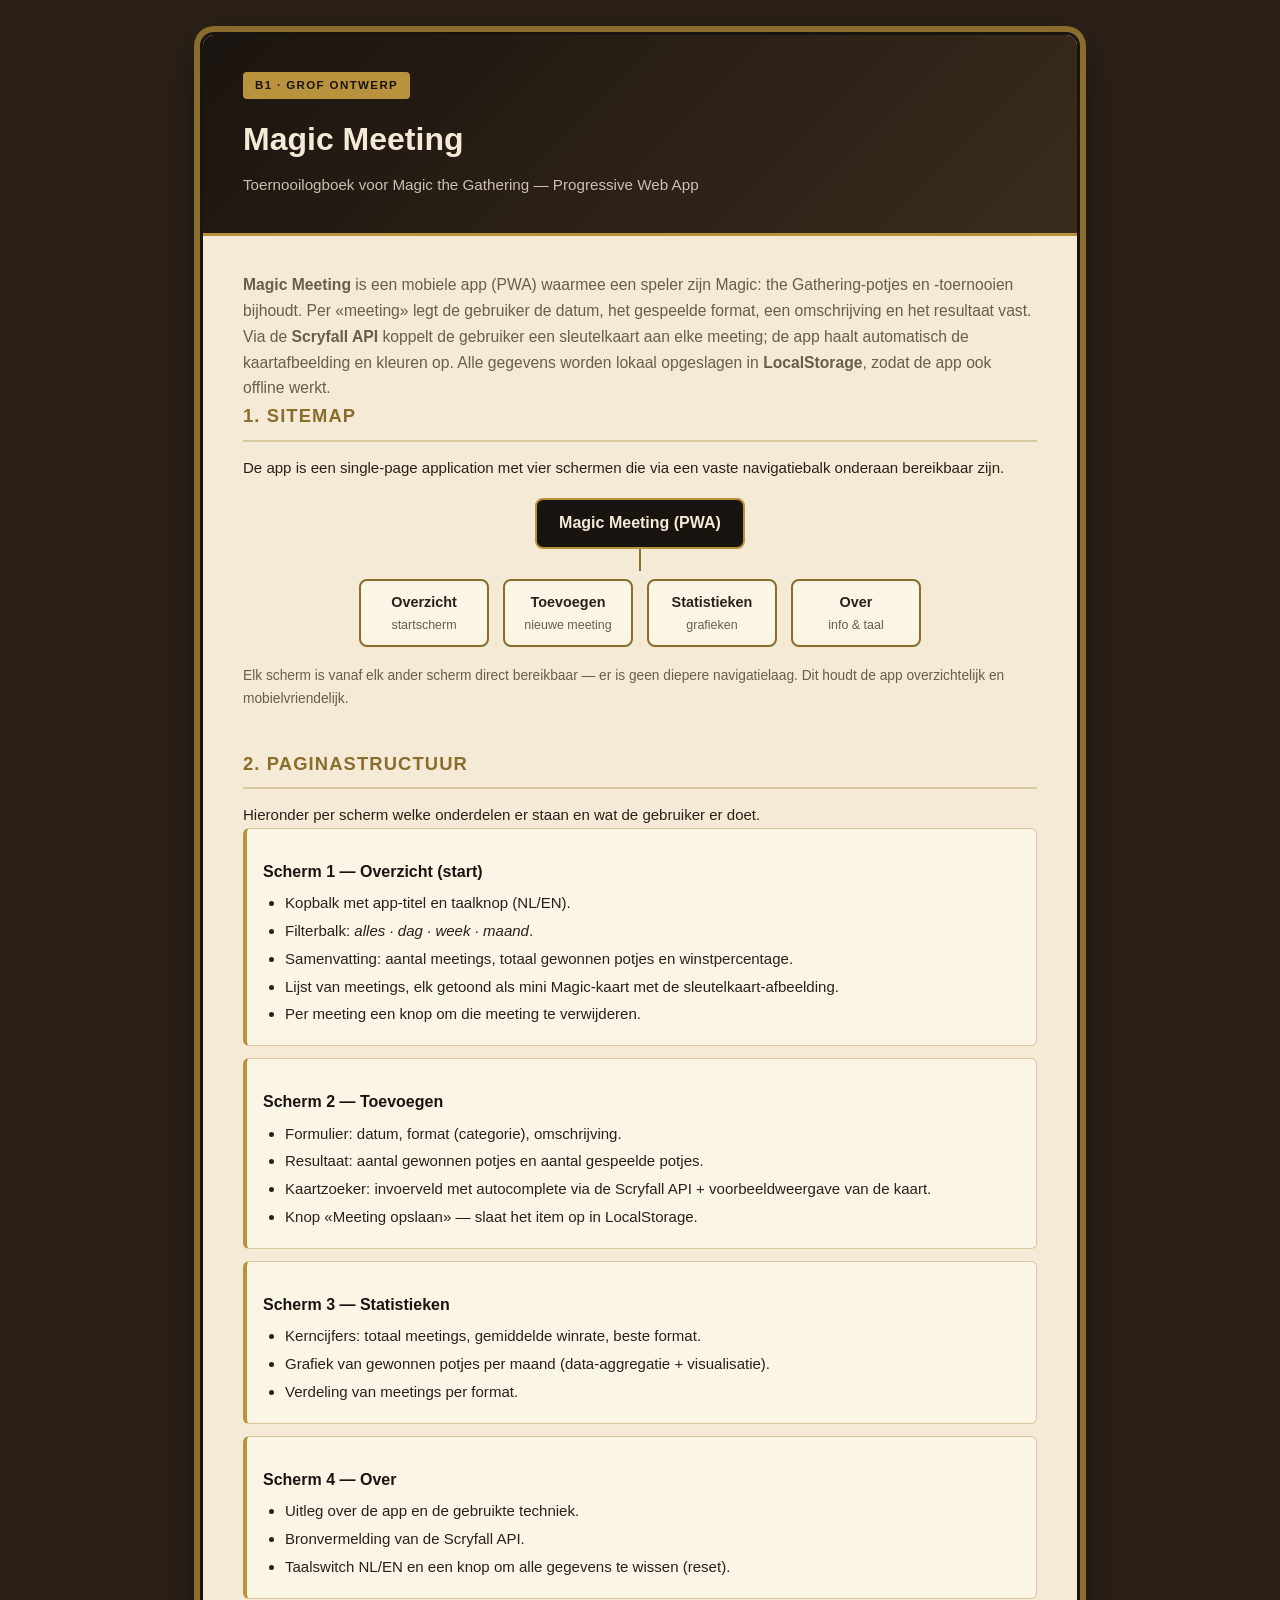
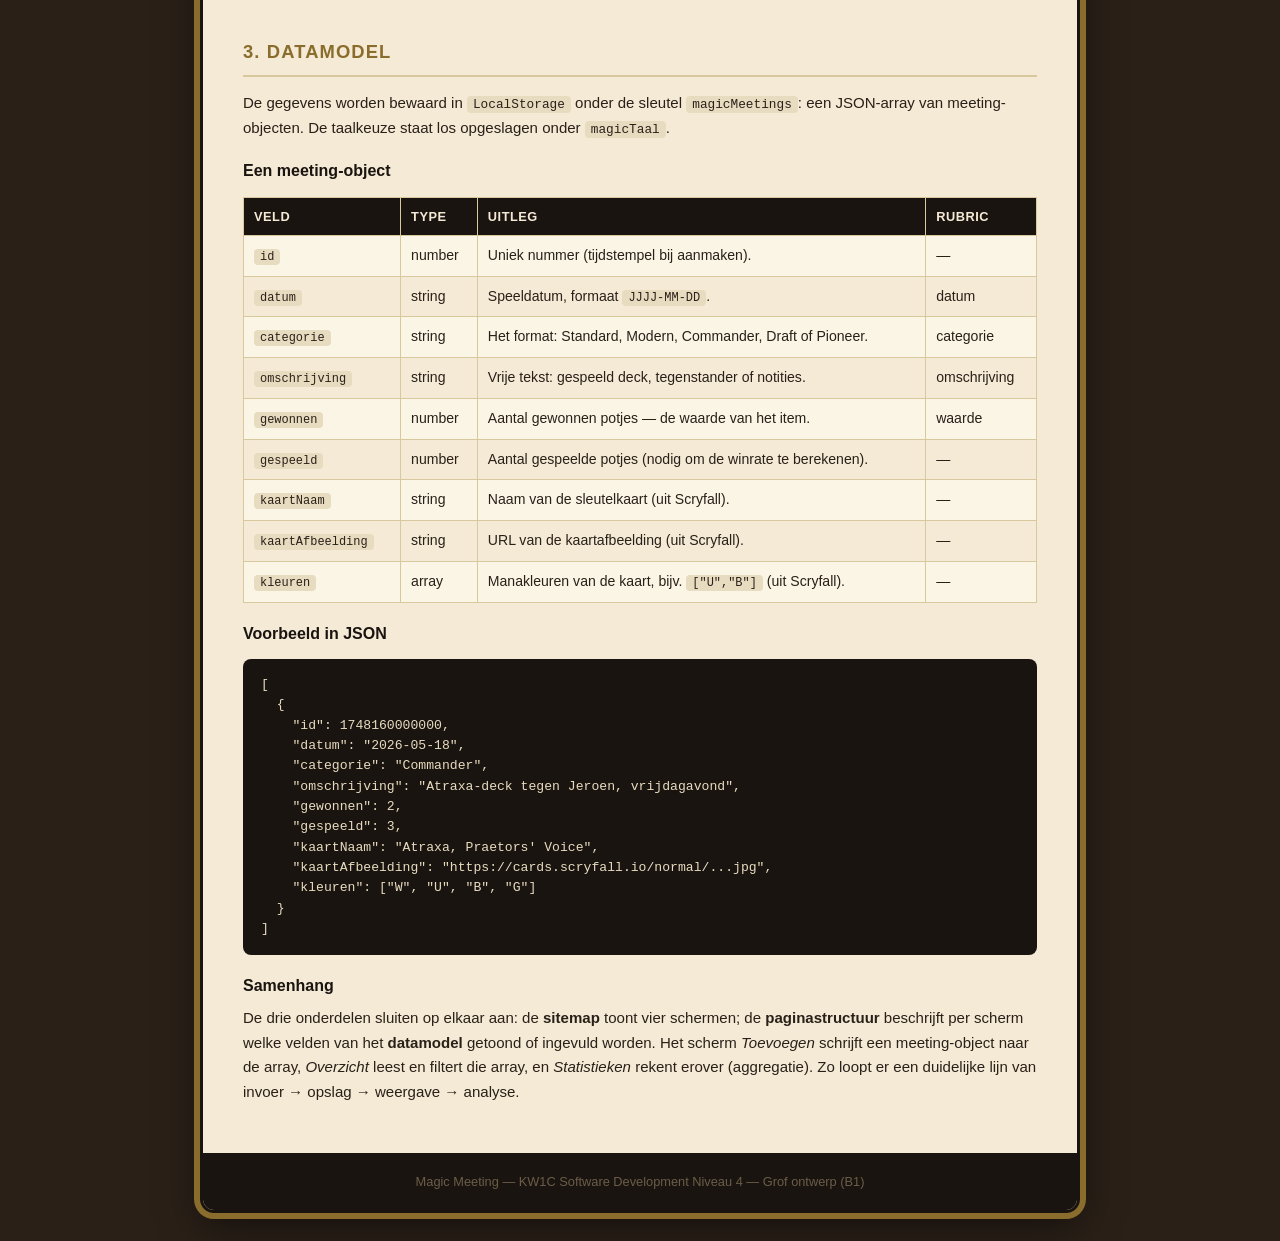
==== ontwerp/grof-ontwerp.html @ bc94d099 "hallo" ====
<!DOCTYPE html>
<html lang="nl">
<head>
<meta charset="UTF-8">
<meta name="viewport" content="width=device-width, initial-scale=1.0">
<title>Grof ontwerp – Magic Meeting</title>
<style>
  :root {
    --inkt:      #1a1410;
    --perkament: #f4ead6;
    --perkament-licht: #fbf5e6;
    --goud:      #b8923d;
    --goud-donker: #8a6d2c;
    --rand:      #d8c89e;
    --tekst:     #2a2018;
    --tekst-zacht: #6b5d48;
  }
  * { box-sizing: border-box; margin: 0; padding: 0; }
  body {
    font-family: 'Segoe UI', Roboto, sans-serif;
    background: #2a2018;
    color: var(--tekst);
    line-height: 1.65;
    padding: 32px 16px;
  }
  .blad {
    max-width: 880px;
    margin: 0 auto;
    background: var(--perkament);
    border: 3px solid var(--inkt);
    border-radius: 14px;
    box-shadow: 0 0 0 6px var(--goud-donker), 0 14px 40px rgba(0,0,0,.5);
    overflow: hidden;
  }
  header {
    background: linear-gradient(135deg, #1a1410 0%, #3a2c1c 100%);
    color: var(--perkament);
    padding: 36px 40px;
    border-bottom: 3px solid var(--goud);
  }
  header .label {
    display: inline-block;
    background: var(--goud);
    color: var(--inkt);
    font-size: .72rem;
    font-weight: 800;
    letter-spacing: .12em;
    text-transform: uppercase;
    padding: 4px 12px;
    border-radius: 4px;
    margin-bottom: 14px;
  }
  header h1 { font-size: 2rem; font-weight: 800; }
  header p { opacity: .8; margin-top: 6px; font-size: .95rem; }
  .inhoud { padding: 36px 40px 48px; }
  h2 {
    font-size: 1.15rem;
    color: var(--goud-donker);
    text-transform: uppercase;
    letter-spacing: .06em;
    margin: 38px 0 14px;
    padding-bottom: 8px;
    border-bottom: 2px solid var(--rand);
  }
  h2:first-of-type { margin-top: 0; }
  h3 { font-size: 1rem; color: var(--inkt); margin: 18px 0 6px; }
  p, li { font-size: .94rem; }
  ul { margin: 6px 0 6px 22px; }
  li { margin-bottom: 3px; }
  .intro { font-size: .98rem; color: var(--tekst-zacht); }

  /* Sitemap */
  .sitemap { margin: 18px 0; text-align: center; }
  .knoop {
    display: inline-block;
    background: var(--inkt);
    color: var(--perkament);
    font-weight: 700;
    padding: 10px 22px;
    border-radius: 8px;
    border: 2px solid var(--goud);
  }
  .tak { display: flex; justify-content: center; gap: 14px; flex-wrap: wrap; margin-top: 8px; }
  .verbinding { width: 2px; height: 22px; background: var(--goud-donker); margin: 0 auto; }
  .scherm {
    background: var(--perkament-licht);
    border: 2px solid var(--goud-donker);
    border-radius: 8px;
    padding: 10px 16px;
    font-weight: 700;
    font-size: .9rem;
    min-width: 130px;
  }
  .scherm small { display: block; font-weight: 400; color: var(--tekst-zacht); font-size: .78rem; }

  /* Tabel */
  table { width: 100%; border-collapse: collapse; margin: 12px 0; font-size: .88rem; }
  th, td { border: 1px solid var(--rand); padding: 8px 10px; text-align: left; vertical-align: top; }
  th { background: var(--inkt); color: var(--perkament); font-size: .8rem; text-transform: uppercase; letter-spacing: .04em; }
  tr:nth-child(even) td { background: var(--perkament-licht); }
  code {
    background: #e7dcc0;
    padding: 1px 6px;
    border-radius: 4px;
    font-family: 'Consolas', monospace;
    font-size: .85em;
  }
  pre {
    background: var(--inkt);
    color: #e8dcc0;
    padding: 16px 18px;
    border-radius: 8px;
    overflow-x: auto;
    font-size: .82rem;
    line-height: 1.55;
    margin: 12px 0;
  }
  .scherm-kaart {
    background: var(--perkament-licht);
    border: 1px solid var(--rand);
    border-left: 4px solid var(--goud);
    border-radius: 6px;
    padding: 12px 16px;
    margin-bottom: 12px;
  }
  footer {
    background: var(--inkt);
    color: var(--tekst-zacht);
    text-align: center;
    padding: 18px;
    font-size: .8rem;
  }
</style>
</head>
<body>
<div class="blad">
  <header>
    <span class="label">B1 &middot; Grof ontwerp</span>
    <h1>Magic Meeting</h1>
    <p>Toernooilogboek voor Magic the Gathering &mdash; Progressive Web App</p>
  </header>
  <div class="inhoud">

    <p class="intro">
      <strong>Magic Meeting</strong> is een mobiele app (PWA) waarmee een speler zijn
      Magic: the Gathering-potjes en -toernooien bijhoudt. Per &laquo;meeting&raquo; legt de
      gebruiker de datum, het gespeelde format, een omschrijving en het resultaat vast.
      Via de <strong>Scryfall API</strong> koppelt de gebruiker een sleutelkaart aan elke
      meeting; de app haalt automatisch de kaartafbeelding en kleuren op. Alle gegevens
      worden lokaal opgeslagen in <strong>LocalStorage</strong>, zodat de app ook offline werkt.
    </p>

    <h2>1. Sitemap</h2>
    <p>De app is een single-page application met vier schermen die via een vaste
       navigatiebalk onderaan bereikbaar zijn.</p>
    <div class="sitemap">
      <div class="knoop">Magic Meeting (PWA)</div>
      <div class="verbinding"></div>
      <div class="tak">
        <div class="scherm">Overzicht <small>startscherm</small></div>
        <div class="scherm">Toevoegen <small>nieuwe meeting</small></div>
        <div class="scherm">Statistieken <small>grafieken</small></div>
        <div class="scherm">Over <small>info &amp; taal</small></div>
      </div>
    </div>
    <p style="font-size:.86rem;color:var(--tekst-zacht)">
      Elk scherm is vanaf elk ander scherm direct bereikbaar &mdash; er is geen diepere
      navigatielaag. Dit houdt de app overzichtelijk en mobielvriendelijk.</p>

    <h2>2. Paginastructuur</h2>
    <p>Hieronder per scherm welke onderdelen er staan en wat de gebruiker er doet.</p>

    <div class="scherm-kaart">
      <h3>Scherm 1 &mdash; Overzicht (start)</h3>
      <ul>
        <li>Kopbalk met app-titel en taalknop (NL/EN).</li>
        <li>Filterbalk: <em>alles &middot; dag &middot; week &middot; maand</em>.</li>
        <li>Samenvatting: aantal meetings, totaal gewonnen potjes en winstpercentage.</li>
        <li>Lijst van meetings, elk getoond als mini Magic-kaart met de sleutelkaart-afbeelding.</li>
        <li>Per meeting een knop om die meeting te verwijderen.</li>
      </ul>
    </div>
    <div class="scherm-kaart">
      <h3>Scherm 2 &mdash; Toevoegen</h3>
      <ul>
        <li>Formulier: datum, format (categorie), omschrijving.</li>
        <li>Resultaat: aantal gewonnen potjes en aantal gespeelde potjes.</li>
        <li>Kaartzoeker: invoerveld met autocomplete via de Scryfall API + voorbeeldweergave van de kaart.</li>
        <li>Knop &laquo;Meeting opslaan&raquo; &mdash; slaat het item op in LocalStorage.</li>
      </ul>
    </div>
    <div class="scherm-kaart">
      <h3>Scherm 3 &mdash; Statistieken</h3>
      <ul>
        <li>Kerncijfers: totaal meetings, gemiddelde winrate, beste format.</li>
        <li>Grafiek van gewonnen potjes per maand (data-aggregatie + visualisatie).</li>
        <li>Verdeling van meetings per format.</li>
      </ul>
    </div>
    <div class="scherm-kaart">
      <h3>Scherm 4 &mdash; Over</h3>
      <ul>
        <li>Uitleg over de app en de gebruikte techniek.</li>
        <li>Bronvermelding van de Scryfall API.</li>
        <li>Taalswitch NL/EN en een knop om alle gegevens te wissen (reset).</li>
      </ul>
    </div>

    <h2>3. Datamodel</h2>
    <p>De gegevens worden bewaard in <code>LocalStorage</code> onder de sleutel
       <code>magicMeetings</code>: een JSON-array van meeting-objecten. De taalkeuze
       staat los opgeslagen onder <code>magicTaal</code>.</p>

    <h3>Een meeting-object</h3>
    <table>
      <tr><th>Veld</th><th>Type</th><th>Uitleg</th><th>Rubric</th></tr>
      <tr><td><code>id</code></td><td>number</td><td>Uniek nummer (tijdstempel bij aanmaken).</td><td>&mdash;</td></tr>
      <tr><td><code>datum</code></td><td>string</td><td>Speeldatum, formaat <code>JJJJ-MM-DD</code>.</td><td>datum</td></tr>
      <tr><td><code>categorie</code></td><td>string</td><td>Het format: Standard, Modern, Commander, Draft of Pioneer.</td><td>categorie</td></tr>
      <tr><td><code>omschrijving</code></td><td>string</td><td>Vrije tekst: gespeeld deck, tegenstander of notities.</td><td>omschrijving</td></tr>
      <tr><td><code>gewonnen</code></td><td>number</td><td>Aantal gewonnen potjes &mdash; de waarde van het item.</td><td>waarde</td></tr>
      <tr><td><code>gespeeld</code></td><td>number</td><td>Aantal gespeelde potjes (nodig om de winrate te berekenen).</td><td>&mdash;</td></tr>
      <tr><td><code>kaartNaam</code></td><td>string</td><td>Naam van de sleutelkaart (uit Scryfall).</td><td>&mdash;</td></tr>
      <tr><td><code>kaartAfbeelding</code></td><td>string</td><td>URL van de kaartafbeelding (uit Scryfall).</td><td>&mdash;</td></tr>
      <tr><td><code>kleuren</code></td><td>array</td><td>Manakleuren van de kaart, bijv. <code>["U","B"]</code> (uit Scryfall).</td><td>&mdash;</td></tr>
    </table>

    <h3>Voorbeeld in JSON</h3>
    <pre>[
  {
    "id": 1748160000000,
    "datum": "2026-05-18",
    "categorie": "Commander",
    "omschrijving": "Atraxa-deck tegen Jeroen, vrijdagavond",
    "gewonnen": 2,
    "gespeeld": 3,
    "kaartNaam": "Atraxa, Praetors' Voice",
    "kaartAfbeelding": "https://cards.scryfall.io/normal/...jpg",
    "kleuren": ["W", "U", "B", "G"]
  }
]</pre>

    <h3>Samenhang</h3>
    <p>De drie onderdelen sluiten op elkaar aan: de <strong>sitemap</strong> toont vier
       schermen; de <strong>paginastructuur</strong> beschrijft per scherm welke velden
       van het <strong>datamodel</strong> getoond of ingevuld worden. Het scherm
       <em>Toevoegen</em> schrijft een meeting-object naar de array, <em>Overzicht</em>
       leest en filtert die array, en <em>Statistieken</em> rekent erover (aggregatie).
       Zo loopt er een duidelijke lijn van invoer &rarr; opslag &rarr; weergave &rarr; analyse.</p>

  </div>
  <footer>Magic Meeting &mdash; KW1C Software Development Niveau 4 &mdash; Grof ontwerp (B1)</footer>
</div>
</body>
</html>
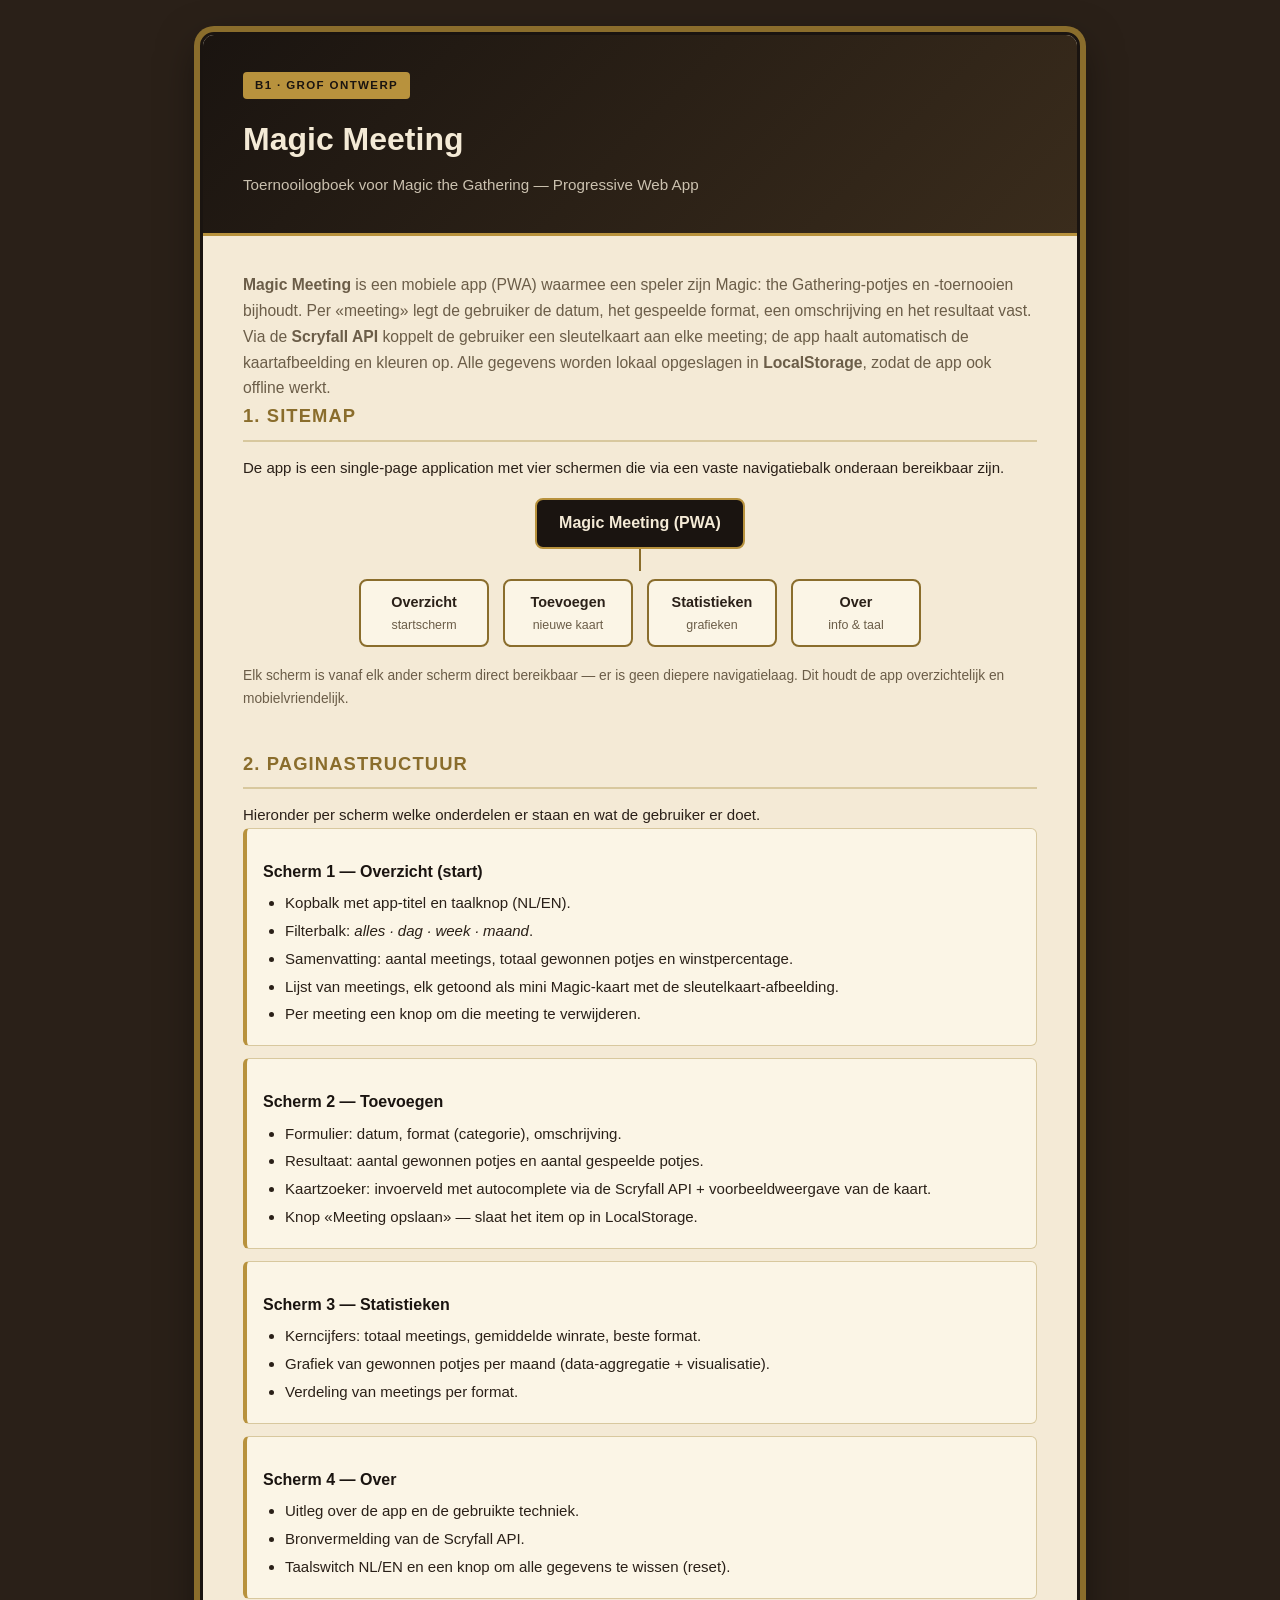
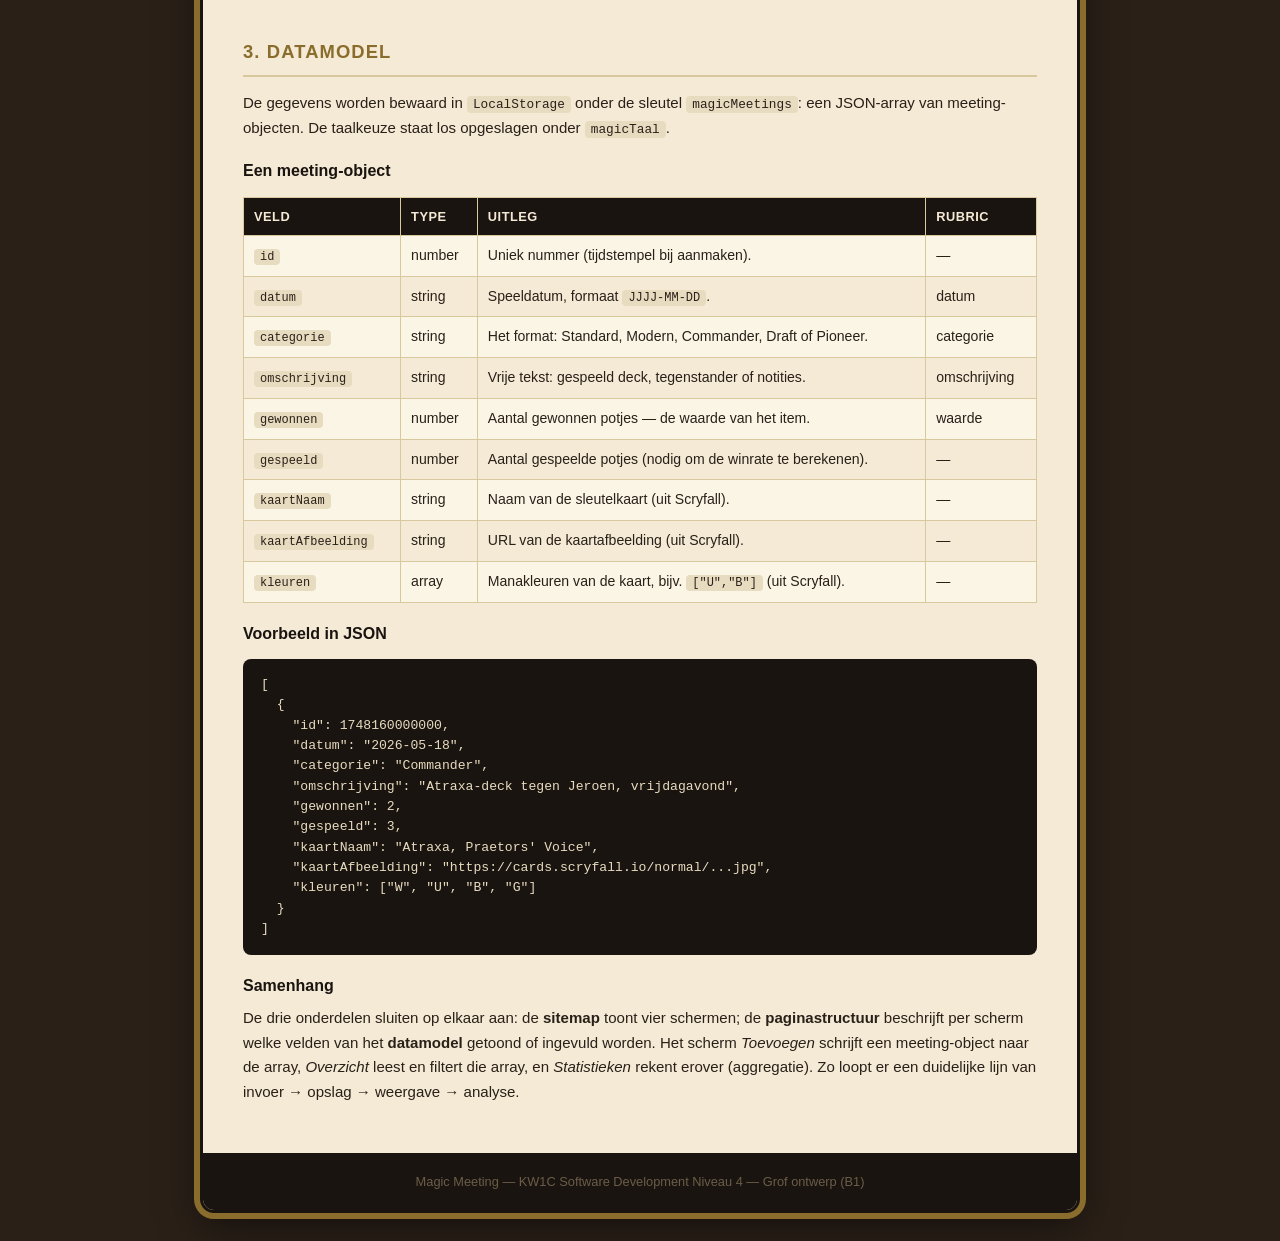
==== commit c0310228: "app" ====
--- a/ontwerp/grof-ontwerp.html
+++ b/ontwerp/grof-ontwerp.html
@@ -158,7 +158,7 @@
       <div class="verbinding"></div>
       <div class="tak">
         <div class="scherm">Overzicht <small>startscherm</small></div>
-        <div class="scherm">Toevoegen <small>nieuwe meeting</small></div>
+        <div class="scherm">Toevoegen <small>nieuwe kaart</small></div>
         <div class="scherm">Statistieken <small>grafieken</small></div>
         <div class="scherm">Over <small>info &amp; taal</small></div>
       </div>
